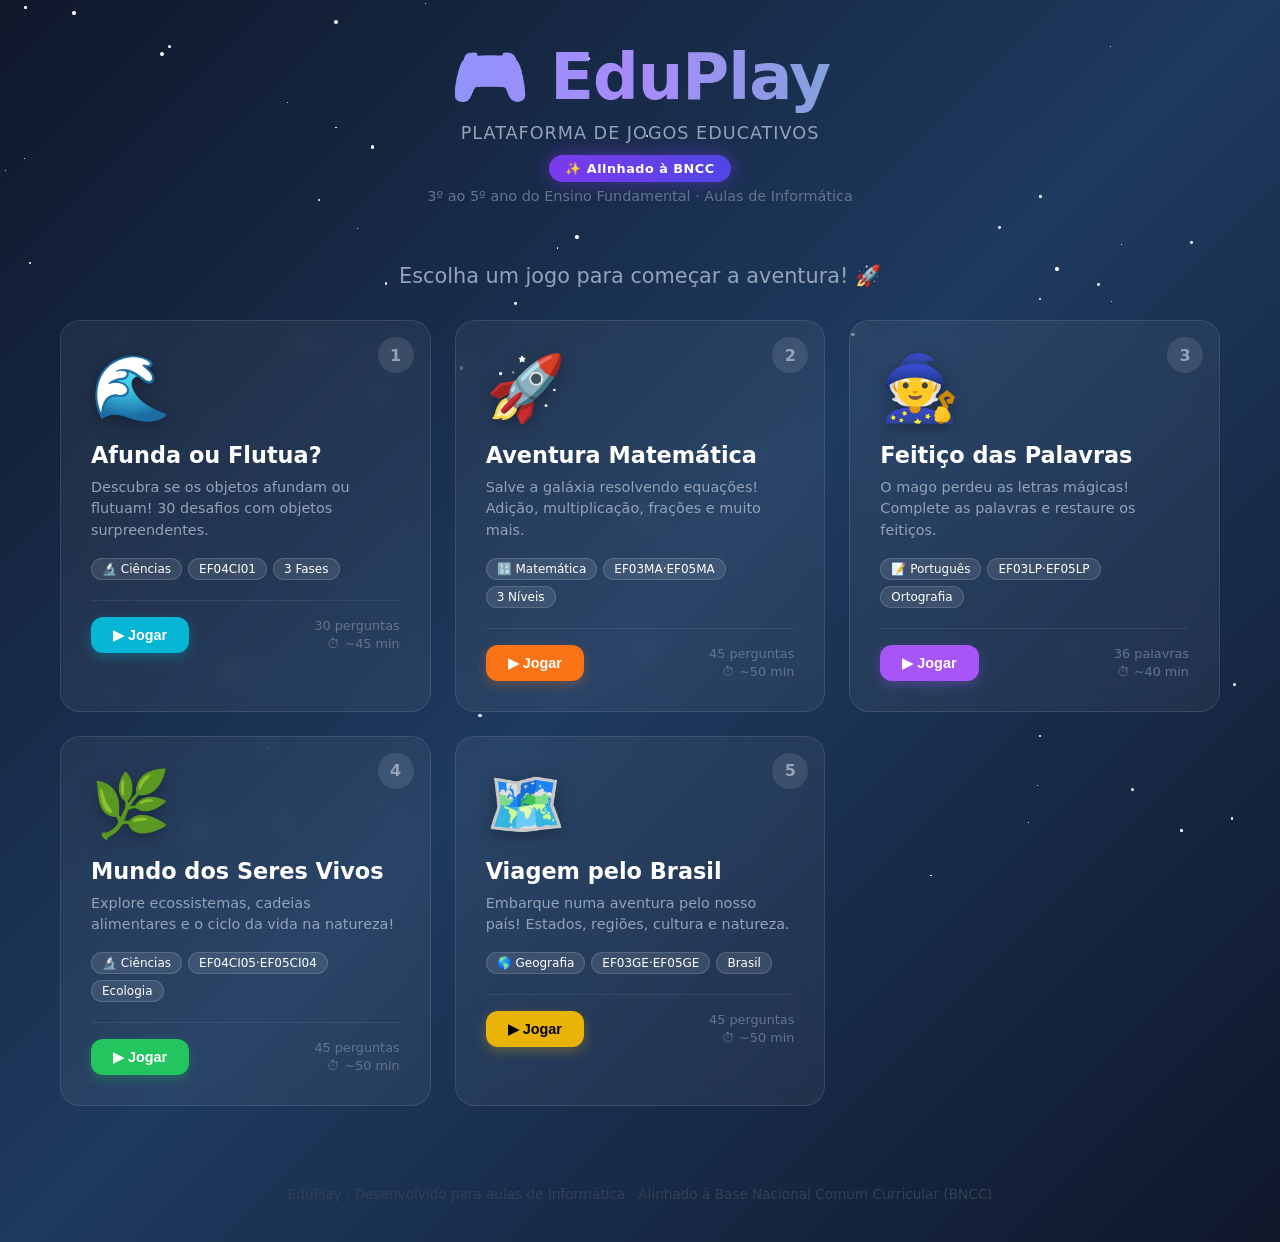
==== index.html @ 88227e3a "Add files via upload" ====
<!DOCTYPE html>
<html lang="pt-BR">
<head>
<meta charset="UTF-8">
<meta name="viewport" content="width=device-width, initial-scale=1.0">
<title>EduPlay — Jogos Educativos</title>
<style>
  * { margin: 0; padding: 0; box-sizing: border-box; }

  :root {
    --blue: #3B82F6; --green: #22C55E; --orange: #F97316;
    --purple: #A855F7; --red: #EF4444; --yellow: #EAB308;
    --dark: #1E293B; --light: #F8FAFC;
  }

  body {
    font-family: 'Segoe UI', system-ui, sans-serif;
    background: linear-gradient(135deg, #0F172A 0%, #1E3A5F 50%, #0F172A 100%);
    min-height: 100vh;
    overflow-x: hidden;
    color: white;
  }

  /* Animated stars */
  .stars {
    position: fixed; top: 0; left: 0; width: 100%; height: 100%;
    pointer-events: none; z-index: 0;
  }
  .star {
    position: absolute; background: white; border-radius: 50%;
    animation: twinkle 3s infinite;
  }
  @keyframes twinkle {
    0%, 100% { opacity: 0.2; transform: scale(1); }
    50% { opacity: 1; transform: scale(1.3); }
  }

  header {
    position: relative; z-index: 1;
    text-align: center;
    padding: 40px 20px 20px;
  }

  .logo {
    font-size: clamp(2.5rem, 6vw, 4rem);
    font-weight: 900;
    background: linear-gradient(90deg, #60A5FA, #A78BFA, #34D399);
    -webkit-background-clip: text;
    -webkit-text-fill-color: transparent;
    background-clip: text;
    letter-spacing: -1px;
    animation: float 4s ease-in-out infinite;
  }
  @keyframes float {
    0%, 100% { transform: translateY(0); }
    50% { transform: translateY(-8px); }
  }

  .subtitle {
    color: #94A3B8;
    font-size: 1.1rem;
    margin-top: 8px;
    letter-spacing: 1px;
    text-transform: uppercase;
  }

  .bncc-badge {
    display: inline-block;
    background: linear-gradient(90deg, #7C3AED, #4F46E5);
    padding: 6px 16px;
    border-radius: 20px;
    font-size: 0.8rem;
    font-weight: 600;
    margin-top: 12px;
    letter-spacing: 0.5px;
    box-shadow: 0 0 20px rgba(124,58,237,0.5);
  }

  .grade-info {
    color: #64748B;
    font-size: 0.9rem;
    margin-top: 6px;
  }

  /* Grid of games */
  .games-section {
    position: relative; z-index: 1;
    max-width: 1200px;
    margin: 40px auto;
    padding: 0 20px;
  }

  .section-title {
    text-align: center;
    font-size: 1.3rem;
    color: #94A3B8;
    margin-bottom: 32px;
    font-weight: 400;
  }

  .games-grid {
    display: grid;
    grid-template-columns: repeat(auto-fit, minmax(300px, 1fr));
    gap: 24px;
  }

  .game-card {
    background: rgba(255,255,255,0.05);
    border: 1px solid rgba(255,255,255,0.1);
    border-radius: 20px;
    padding: 30px;
    cursor: pointer;
    transition: all 0.3s ease;
    text-decoration: none;
    color: white;
    display: block;
    position: relative;
    overflow: hidden;
    backdrop-filter: blur(10px);
  }

  .game-card::before {
    content: '';
    position: absolute; top: 0; left: 0; right: 0; bottom: 0;
    background: var(--card-color);
    opacity: 0;
    transition: opacity 0.3s;
    border-radius: 20px;
  }

  .game-card:hover::before { opacity: 0.1; }

  .game-card:hover {
    transform: translateY(-8px) scale(1.02);
    border-color: var(--card-color);
    box-shadow: 0 20px 40px rgba(0,0,0,0.3), 0 0 30px var(--glow);
  }

  .card-icon {
    font-size: 4rem;
    margin-bottom: 16px;
    display: block;
    animation: bob 3s ease-in-out infinite;
    filter: drop-shadow(0 4px 8px rgba(0,0,0,0.3));
  }
  @keyframes bob {
    0%, 100% { transform: rotate(-5deg); }
    50% { transform: rotate(5deg); }
  }
  .game-card:hover .card-icon {
    animation: spin-bounce 0.5s ease;
  }
  @keyframes spin-bounce {
    0% { transform: scale(1) rotate(0deg); }
    50% { transform: scale(1.3) rotate(20deg); }
    100% { transform: scale(1) rotate(0deg); }
  }

  .card-number {
    position: absolute; top: 16px; right: 16px;
    background: rgba(255,255,255,0.1);
    width: 36px; height: 36px;
    border-radius: 50%;
    display: flex; align-items: center; justify-content: center;
    font-weight: 700;
    font-size: 1rem;
    color: #94A3B8;
  }

  .card-title {
    font-size: 1.4rem;
    font-weight: 800;
    margin-bottom: 8px;
    line-height: 1.2;
  }

  .card-desc {
    color: #94A3B8;
    font-size: 0.9rem;
    line-height: 1.5;
    margin-bottom: 16px;
  }

  .card-tags {
    display: flex; flex-wrap: wrap; gap: 6px;
  }

  .tag {
    background: rgba(255,255,255,0.1);
    border: 1px solid rgba(255,255,255,0.15);
    padding: 3px 10px;
    border-radius: 12px;
    font-size: 0.75rem;
    font-weight: 500;
  }

  .card-footer {
    display: flex;
    align-items: center;
    justify-content: space-between;
    margin-top: 20px;
    padding-top: 16px;
    border-top: 1px solid rgba(255,255,255,0.08);
  }

  .play-btn {
    background: var(--card-color);
    color: white;
    border: none;
    padding: 10px 22px;
    border-radius: 12px;
    font-weight: 700;
    font-size: 0.9rem;
    cursor: pointer;
    transition: all 0.2s;
    box-shadow: 0 4px 12px var(--glow);
  }
  .play-btn:hover {
    filter: brightness(1.2);
    transform: scale(1.05);
  }

  .card-meta {
    font-size: 0.8rem;
    color: #64748B;
    text-align: right;
    line-height: 1.4;
  }

  /* Highscore from localStorage */
  .highscore-badge {
    background: linear-gradient(90deg, #F59E0B, #EF4444);
    color: white;
    padding: 2px 8px;
    border-radius: 8px;
    font-size: 0.7rem;
    font-weight: 700;
  }

  footer {
    position: relative; z-index: 1;
    text-align: center;
    padding: 40px 20px;
    color: #334155;
    font-size: 0.85rem;
  }

  /* Particles */
  .particle {
    position: fixed;
    pointer-events: none;
    font-size: 1.5rem;
    animation: particle-float 8s linear infinite;
    z-index: 0;
    opacity: 0.3;
  }
  @keyframes particle-float {
    0% { transform: translateY(100vh) rotate(0deg); opacity: 0; }
    10% { opacity: 0.3; }
    90% { opacity: 0.3; }
    100% { transform: translateY(-100px) rotate(360deg); opacity: 0; }
  }

  /* Responsive */
  @media (max-width: 640px) {
    .games-grid { grid-template-columns: 1fr; }
    header { padding: 30px 16px 16px; }
  }
</style>
</head>
<body>

<!-- Stars background -->
<div class="stars" id="stars"></div>

<header>
  <div class="logo">🎮 EduPlay</div>
  <div class="subtitle">Plataforma de Jogos Educativos</div>
  <div class="bncc-badge">✨ Alinhado à BNCC</div>
  <div class="grade-info">3º ao 5º ano do Ensino Fundamental · Aulas de Informática</div>
</header>

<div class="games-section">
  <p class="section-title">Escolha um jogo para começar a aventura! 🚀</p>

  <div class="games-grid">

    <!-- Game 1 -->
    <a href="games/afunda-flutua.html" class="game-card"
       style="--card-color:#06B6D4; --glow:rgba(6,182,212,0.3)">
      <div class="card-number">1</div>
      <span class="card-icon">🌊</span>
      <div class="card-title">Afunda ou Flutua?</div>
      <div class="card-desc">Descubra se os objetos afundam ou flutuam! 30 desafios com objetos surpreendentes.</div>
      <div class="card-tags">
        <span class="tag">🔬 Ciências</span>
        <span class="tag">EF04CI01</span>
        <span class="tag">3 Fases</span>
      </div>
      <div class="card-footer">
        <button class="play-btn" style="background:#06B6D4">▶ Jogar</button>
        <div class="card-meta" id="score1">30 perguntas<br>⏱ ~45 min</div>
      </div>
    </a>

    <!-- Game 2 -->
    <a href="games/matematica.html" class="game-card"
       style="--card-color:#F97316; --glow:rgba(249,115,22,0.3)">
      <div class="card-number">2</div>
      <span class="card-icon">🚀</span>
      <div class="card-title">Aventura Matemática</div>
      <div class="card-desc">Salve a galáxia resolvendo equações! Adição, multiplicação, frações e muito mais.</div>
      <div class="card-tags">
        <span class="tag">🔢 Matemática</span>
        <span class="tag">EF03MA·EF05MA</span>
        <span class="tag">3 Níveis</span>
      </div>
      <div class="card-footer">
        <button class="play-btn" style="background:#F97316">▶ Jogar</button>
        <div class="card-meta" id="score2">45 perguntas<br>⏱ ~50 min</div>
      </div>
    </a>

    <!-- Game 3 -->
    <a href="games/ortografia.html" class="game-card"
       style="--card-color:#A855F7; --glow:rgba(168,85,247,0.3)">
      <div class="card-number">3</div>
      <span class="card-icon">🧙</span>
      <div class="card-title">Feitiço das Palavras</div>
      <div class="card-desc">O mago perdeu as letras mágicas! Complete as palavras e restaure os feitiços.</div>
      <div class="card-tags">
        <span class="tag">📝 Português</span>
        <span class="tag">EF03LP·EF05LP</span>
        <span class="tag">Ortografia</span>
      </div>
      <div class="card-footer">
        <button class="play-btn" style="background:#A855F7">▶ Jogar</button>
        <div class="card-meta" id="score3">36 palavras<br>⏱ ~40 min</div>
      </div>
    </a>

    <!-- Game 4 -->
    <a href="games/ciencias.html" class="game-card"
       style="--card-color:#22C55E; --glow:rgba(34,197,94,0.3)">
      <div class="card-number">4</div>
      <span class="card-icon">🌿</span>
      <div class="card-title">Mundo dos Seres Vivos</div>
      <div class="card-desc">Explore ecossistemas, cadeias alimentares e o ciclo da vida na natureza!</div>
      <div class="card-tags">
        <span class="tag">🔬 Ciências</span>
        <span class="tag">EF04CI05·EF05CI04</span>
        <span class="tag">Ecologia</span>
      </div>
      <div class="card-footer">
        <button class="play-btn" style="background:#22C55E">▶ Jogar</button>
        <div class="card-meta" id="score4">45 perguntas<br>⏱ ~50 min</div>
      </div>
    </a>

    <!-- Game 5 -->
    <a href="games/geografia.html" class="game-card"
       style="--card-color:#EAB308; --glow:rgba(234,179,8,0.3)">
      <div class="card-number">5</div>
      <span class="card-icon">🗺️</span>
      <div class="card-title">Viagem pelo Brasil</div>
      <div class="card-desc">Embarque numa aventura pelo nosso país! Estados, regiões, cultura e natureza.</div>
      <div class="card-tags">
        <span class="tag">🌎 Geografia</span>
        <span class="tag">EF03GE·EF05GE</span>
        <span class="tag">Brasil</span>
      </div>
      <div class="card-footer">
        <button class="play-btn" style="background:#EAB308; color:#000">▶ Jogar</button>
        <div class="card-meta" id="score5">45 perguntas<br>⏱ ~50 min</div>
      </div>
    </a>

  </div>
</div>

<footer>
  EduPlay · Desenvolvido para aulas de Informática · Alinhado à Base Nacional Comum Curricular (BNCC)
</footer>

<script>
  // Stars
  const starsContainer = document.getElementById('stars');
  for (let i = 0; i < 80; i++) {
    const star = document.createElement('div');
    star.className = 'star';
    const size = Math.random() * 3 + 1;
    star.style.cssText = `
      width:${size}px; height:${size}px;
      left:${Math.random()*100}%;
      top:${Math.random()*100}%;
      animation-delay:${Math.random()*3}s;
      animation-duration:${2+Math.random()*4}s;
    `;
    starsContainer.appendChild(star);
  }

  // Floating particles
  const emojis = ['📚','⭐','🎯','💡','🏆','🎈','✨'];
  emojis.forEach((e, i) => {
    const p = document.createElement('div');
    p.className = 'particle';
    p.textContent = e;
    p.style.cssText = `
      left:${10+i*14}%;
      animation-delay:${i*1.2}s;
      animation-duration:${8+Math.random()*4}s;
    `;
    document.body.appendChild(p);
  });

  // Show highscores
  const games = ['afunda-flutua','matematica','ortografia','ciencias','geografia'];
  games.forEach((g, i) => {
    const score = localStorage.getItem(`hs_${g}`);
    if (score) {
      const el = document.getElementById(`score${i+1}`);
      if (el) {
        el.innerHTML += `<br><span class="highscore-badge">🏆 Recorde: ${score}</span>`;
      }
    }
  });
</script>
</body>
</html>
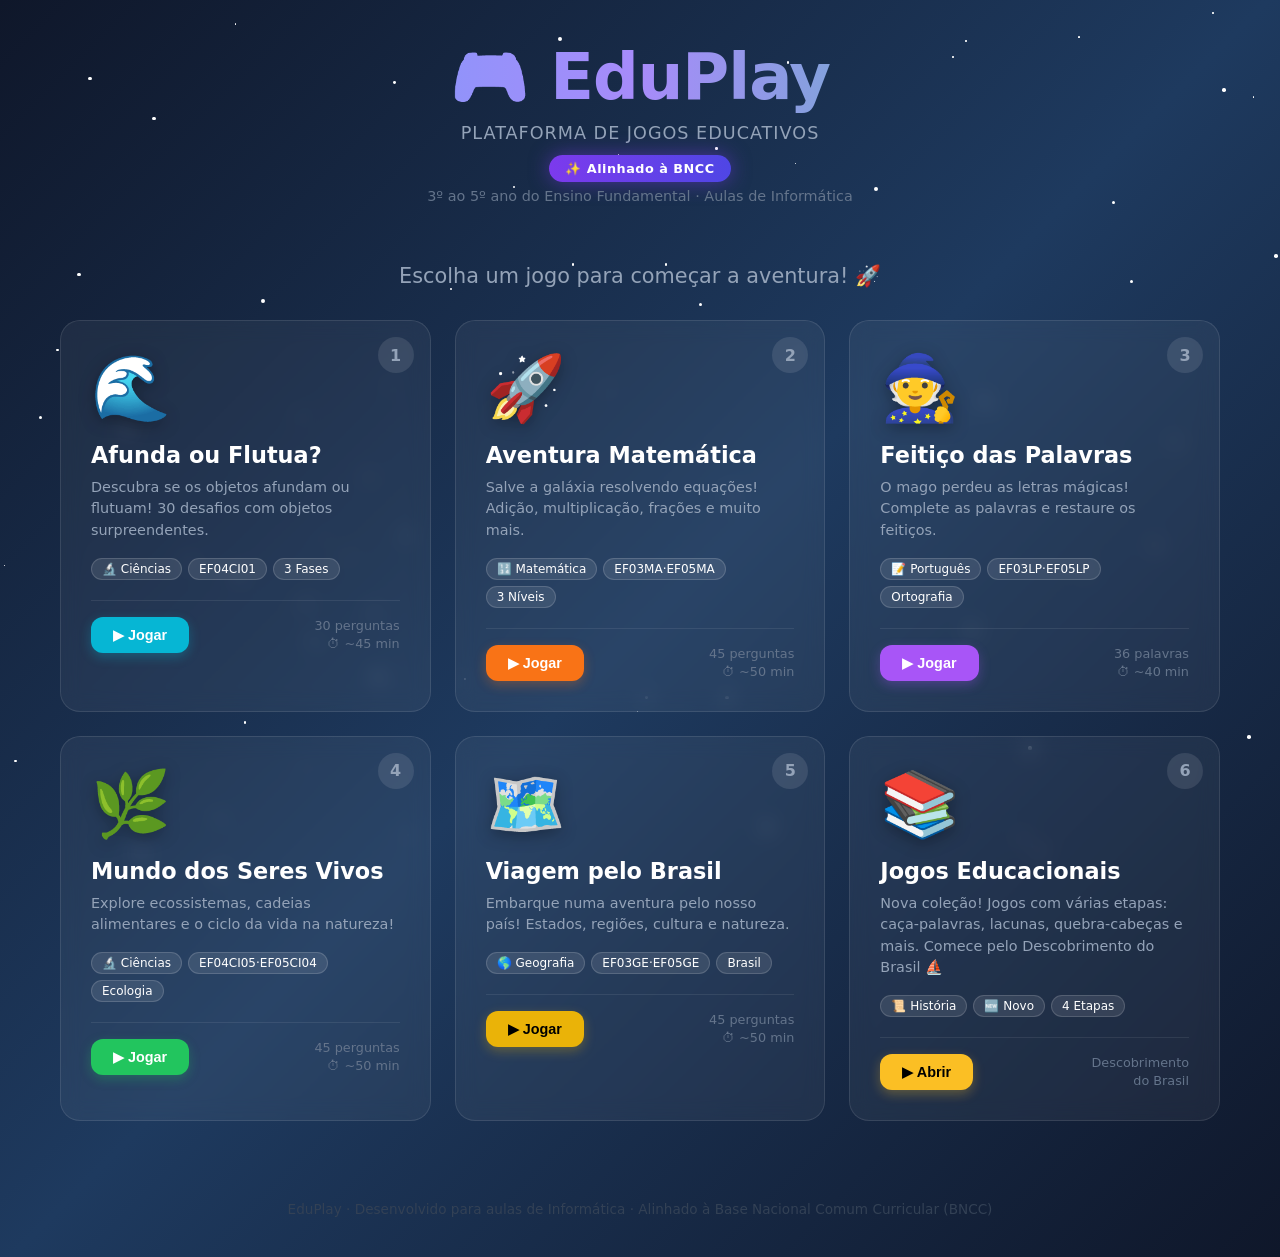
==== commit 37f74453: "Adiciona página Jogos Educacionais e jogo Descobrimento do Brasil Nova página jogos-educacionais.htm" ====
--- a/index.html
+++ b/index.html
@@ -372,6 +372,24 @@
       <div class="card-footer">
         <button class="play-btn" style="background:#EAB308; color:#000">▶ Jogar</button>
         <div class="card-meta" id="score5">45 perguntas<br>⏱ ~50 min</div>
+      </div>
+    </a>
+
+    <!-- Página: Jogos Educacionais -->
+    <a href="jogos-educacionais.html" class="game-card"
+       style="--card-color:#FBBF24; --glow:rgba(251,191,36,0.3)">
+      <div class="card-number">6</div>
+      <span class="card-icon">📚</span>
+      <div class="card-title">Jogos Educacionais</div>
+      <div class="card-desc">Nova coleção! Jogos com várias etapas: caça-palavras, lacunas, quebra-cabeças e mais. Comece pelo Descobrimento do Brasil ⛵</div>
+      <div class="card-tags">
+        <span class="tag">📜 História</span>
+        <span class="tag">🆕 Novo</span>
+        <span class="tag">4 Etapas</span>
+      </div>
+      <div class="card-footer">
+        <button class="play-btn" style="background:#FBBF24; color:#000">▶ Abrir</button>
+        <div class="card-meta">Descobrimento<br>do Brasil</div>
       </div>
     </a>
 
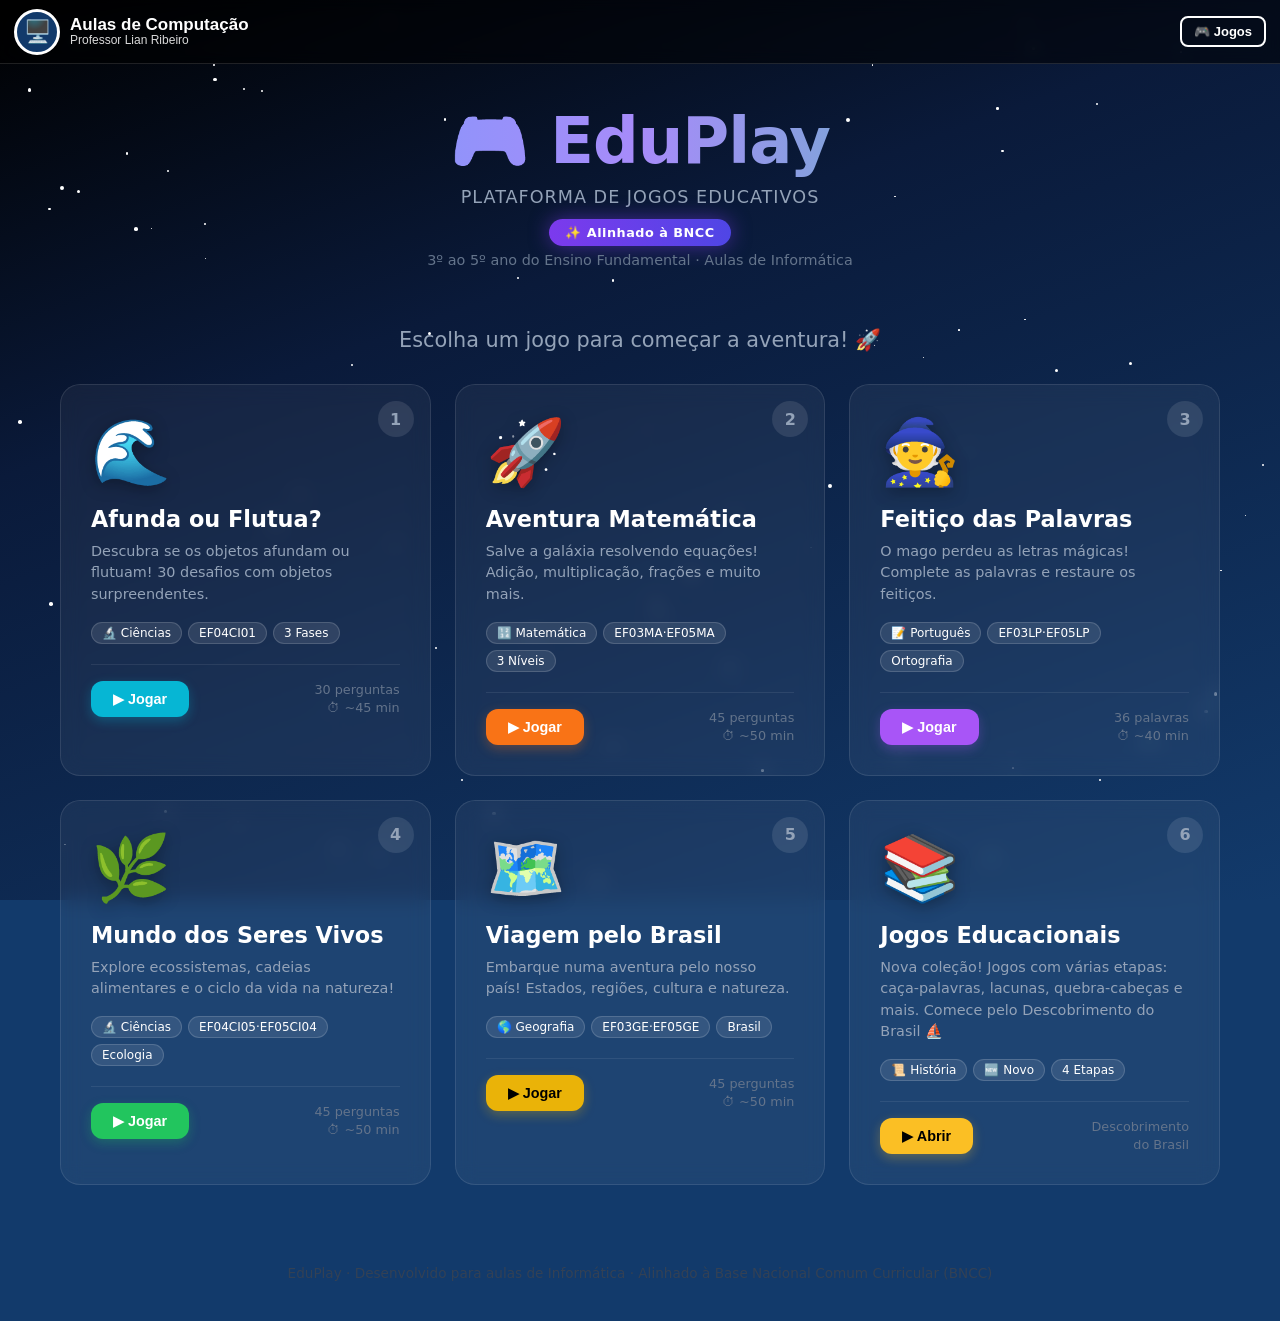
==== commit 7e76e9f4: "Visual do site da escola, cadastro de aluno, tempo, ranking e arrastar no quebra-cabeça - assets/lia" ====
--- a/index.html
+++ b/index.html
@@ -4,6 +4,7 @@
 <meta charset="UTF-8">
 <meta name="viewport" content="width=device-width, initial-scale=1.0">
 <title>EduPlay — Jogos Educativos</title>
+<link rel="stylesheet" href="assets/lian.css">
 <style>
   * { margin: 0; padding: 0; box-sizing: border-box; }
 
@@ -269,6 +270,7 @@
 </style>
 </head>
 <body>
+<script src="assets/lian.js"></script>
 
 <!-- Stars background -->
 <div class="stars" id="stars"></div>
--- a/assets/lian.css
+++ b/assets/lian.css
@@ -0,0 +1,67 @@
+/* ==========================================================
+   Visual compartilhado — mesmo design do site "siteescola"
+   (Aulas de Computação · Professor Lian Ribeiro)
+   ========================================================== */
+:root {
+  --lian-azul: #123a6b;
+  --lian-azul-escuro: #0a1a3a;
+  --lian-bar-h: 64px;
+}
+
+html { background: #123a6b; }
+body {
+  min-height: 100vh;
+  background: linear-gradient(160deg, #000 0%, #0a1a3a 35%, #123a6b 100%) fixed !important;
+  padding-top: var(--lian-bar-h);
+}
+/* grade quadriculada + pontinhos, igual ao site da escola */
+body::before {
+  content: "" !important;
+  position: fixed !important; inset: 0 !important; pointer-events: none !important; z-index: -1 !important;
+  background:
+    radial-gradient(circle at 8px 8px, rgba(255,255,255,.12) 2px, transparent 2.5px) 0 0/42px 42px,
+    linear-gradient(0deg, rgba(255,255,255,.05) 1px, transparent 1px) 0 0/42px 42px,
+    linear-gradient(90deg, rgba(255,255,255,.05) 1px, transparent 1px) 0 0/42px 42px !important;
+}
+
+/* telas de jogo com altura de tela cheia descontam o cabeçalho */
+.lian-fullscreen .screen { height: calc(100vh - var(--lian-bar-h)) !important; }
+.lian-transparent-screens .screen { background: transparent !important; }
+
+/* ---------- Cabeçalho com a logomarca ---------- */
+.lian-bar {
+  position: fixed; top: 0; left: 0; right: 0; z-index: 40;
+  height: var(--lian-bar-h);
+  display: flex; align-items: center; justify-content: space-between; gap: 10px;
+  padding: 0 14px;
+  background: rgba(0, 0, 0, .55);
+  backdrop-filter: blur(8px); -webkit-backdrop-filter: blur(8px);
+  border-bottom: 1px solid rgba(255,255,255,.12);
+  font-family: 'Segoe UI', Verdana, sans-serif; color: #fff; text-align: left;
+}
+.lian-brand { display: flex; align-items: center; gap: 10px; text-decoration: none; color: #fff; min-width: 0; }
+.lian-brand img, .lian-brand .lian-fallback {
+  width: 46px; height: 46px; border-radius: 50%; object-fit: cover;
+  border: 3px solid #fff; flex-shrink: 0; background: var(--lian-azul);
+}
+.lian-brand .lian-fallback { display: flex; align-items: center; justify-content: center; font-size: 22px; }
+.lian-brand-txt { min-width: 0; line-height: 1.15; }
+.lian-brand-txt strong { display: block; font-size: 17px; font-weight: 700; white-space: nowrap; overflow: hidden; text-overflow: ellipsis; }
+.lian-brand-txt span { display: block; font-size: 12px; font-weight: 500; opacity: .85; white-space: nowrap; }
+.lian-right { display: flex; align-items: center; gap: 8px; flex-shrink: 0; }
+.lian-player {
+  background: #fff; color: var(--lian-azul); font-weight: 800; font-size: 12.5px;
+  padding: 6px 12px; border-radius: 10px; max-width: 46vw;
+  white-space: nowrap; overflow: hidden; text-overflow: ellipsis;
+}
+.lian-home {
+  color: #fff; text-decoration: none; font-weight: 600; font-size: 13px;
+  padding: 6px 12px; border: 2px solid #fff; border-radius: 8px; transition: .2s; white-space: nowrap;
+}
+.lian-home:hover { background: #fff; color: var(--lian-azul); }
+
+@media (max-width: 560px) {
+  .lian-brand-txt span { display: none; }
+  .lian-brand-txt strong { font-size: 14px; }
+  .lian-home { padding: 5px 9px; font-size: 12px; }
+}
